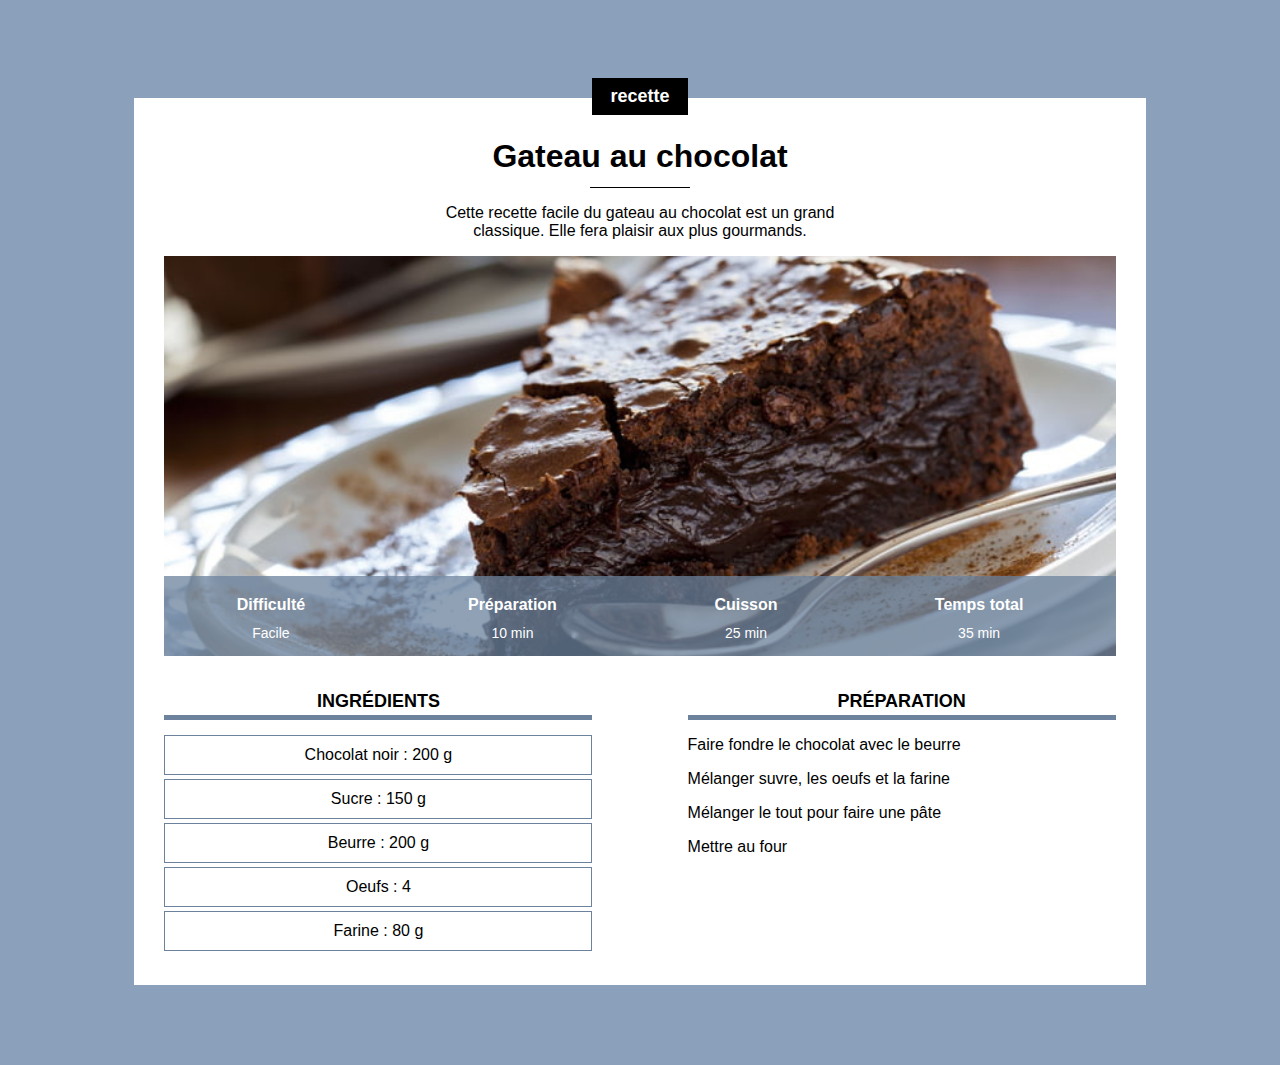
==== recette.html @ edd72e5c "Add files via upload" ====
<!DOCTYPE html>
<html lang="fr">

	<head>

		<title>Recette gateau au chocolat</title>
		<meta charset="UTF-8">
		<link rel="stylesheet" href="recette.css">
		
	</head>

	<body>
		<div class="centre categorie">
			<p class="categorie">recette</p>
		</div>
		<div class="contenu">
			<h1>Gateau au chocolat</h1>
			<div class="separateur"></div>
			<div class="centre">
				<p class="description">Cette recette facile du gateau au chocolat est un grand classique. Elle fera plaisir aux plus gourmands.</p>
			</div>
			<div class="info">
				<img src="gateau.jpg">
				<table class="info">
					<tr>
						<th>Difficulté</th>
						<th>Préparation</th>
						<th>Cuisson</th>
						<th>Temps total</th>
					</tr>
					<tr>
						<td>Facile</td>
						<td>10 min</td>
						<td>25 min</td>
						<td>35 min</td>
					</tr>
				</table>
			</div>
			<div class="colonne1 colonne">
				<h2>Ingrédients</h2>
				<div>
					<p>Chocolat noir : 200 g</p>
					<p>Sucre : 150 g</p>
					<p>Beurre : 200 g</p>
					<p>Oeufs : 4</p>
					<p>Farine : 80 g</p>
				</div>
			</div>
			<div class="colonne2 colonne">
				<h2>Préparation</h2>
				<div>
					<p>Faire fondre le chocolat avec le beurre</p>
					<p>Mélanger suvre, les oeufs  et la farine</p>
					<p>Mélanger le tout pour faire une pâte</p>
					<p>Mettre au four</p>
				</div>
			</div>
		</div>
	</body>

</html>
---- recette.css ----
body {
    background-color: #8BA1BB;
    font-family: Arial, Helvetica, sans-serif;
}

p.categorie{
    background-color: black;
    color: white;
    display: inline-block;
    padding: 8px 18px 8px 18px;
    font-weight: bold;
    font-size: large;
}
div.categorie{
    margin-top: 60px;
}
div.contenu{
    background-color: white;
    margin: -35px 10% 80px 10%;
    padding: 30px;

}
img{
    width: 100%;
    display: block;
    object-fit: cover;
    max-height: 400px;
    min-height: 200px;
    background-color: gray;
}
h1{
    text-align: center;
    margin-bottom: 12px;
    margin-top: 10px;
}
p.description{
    display: inline-block;
    max-width: 400px;
    text-align: center;
}
div.centre{
    text-align: center;
}
.separateur{
    width: 100px;
    height: 1px;
    background-color: black;
    margin: auto;
}
table.info td{
    text-align: center;
    vertical-align: top;
    font-size: 14px;
}
table.info th{
    padding-bottom: 8px;
    text-align: center;
    vertical-align: bottom;
}
div.info{
    position: relative;
}
table.info{
    position: absolute;
    bottom: 0;
    color:white; 
    background-color: #6C829DC0; 
    height:80px;
    width: 100%;
    min-width: 320px;
}
div.colonne1{
    display: inline-block;
    margin-right: 10%;
}
div.colonne2{
    float: right;
}
div.colonne{
    width: 45%;
    margin-top: 20px;

}
div.colonne h2{
    text-align: center;
    text-transform: uppercase;
    font-size: 18px;
    border-bottom: 5px solid #6C829D;
    padding-bottom: 3px;
}
div.colonne1 div p{
    border: 1px solid #6C829D;
    text-align: center;
    padding-top: 10px;
    padding-bottom: 10px;
    margin-top: 4px;
    margin-bottom: 4px;
}
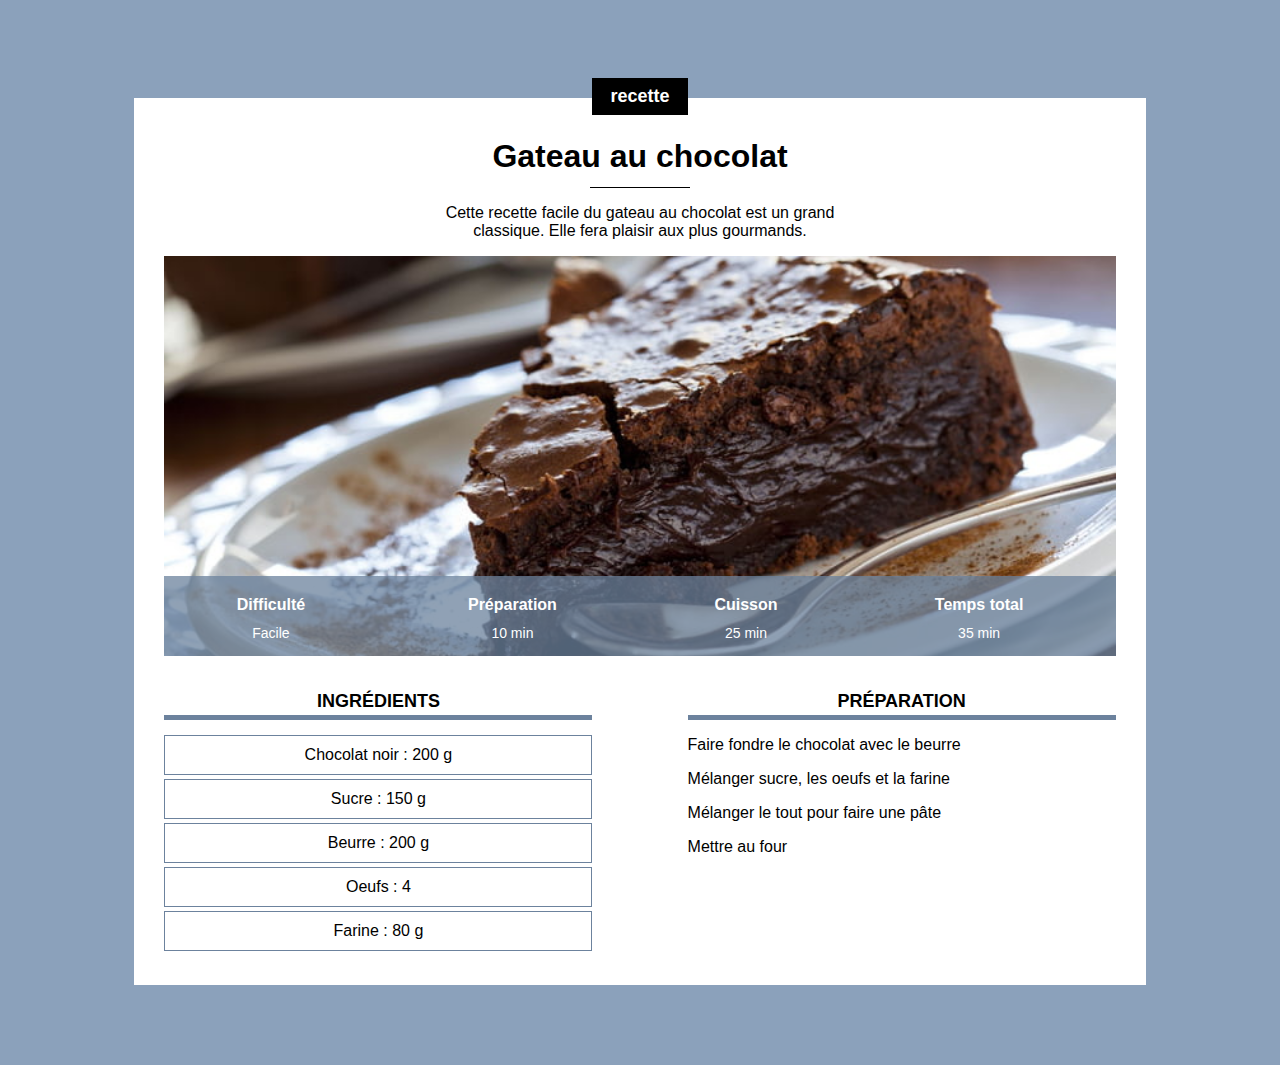
==== commit a7f5bac7: "Update recette.html" ====
--- a/recette.html
+++ b/recette.html
@@ -50,7 +50,7 @@
 				<h2>Préparation</h2>
 				<div>
 					<p>Faire fondre le chocolat avec le beurre</p>
-					<p>Mélanger suvre, les oeufs  et la farine</p>
+					<p>Mélanger sucre, les oeufs  et la farine</p>
 					<p>Mélanger le tout pour faire une pâte</p>
 					<p>Mettre au four</p>
 				</div>
@@ -58,4 +58,4 @@
 		</div>
 	</body>
 
-</html>+</html>
